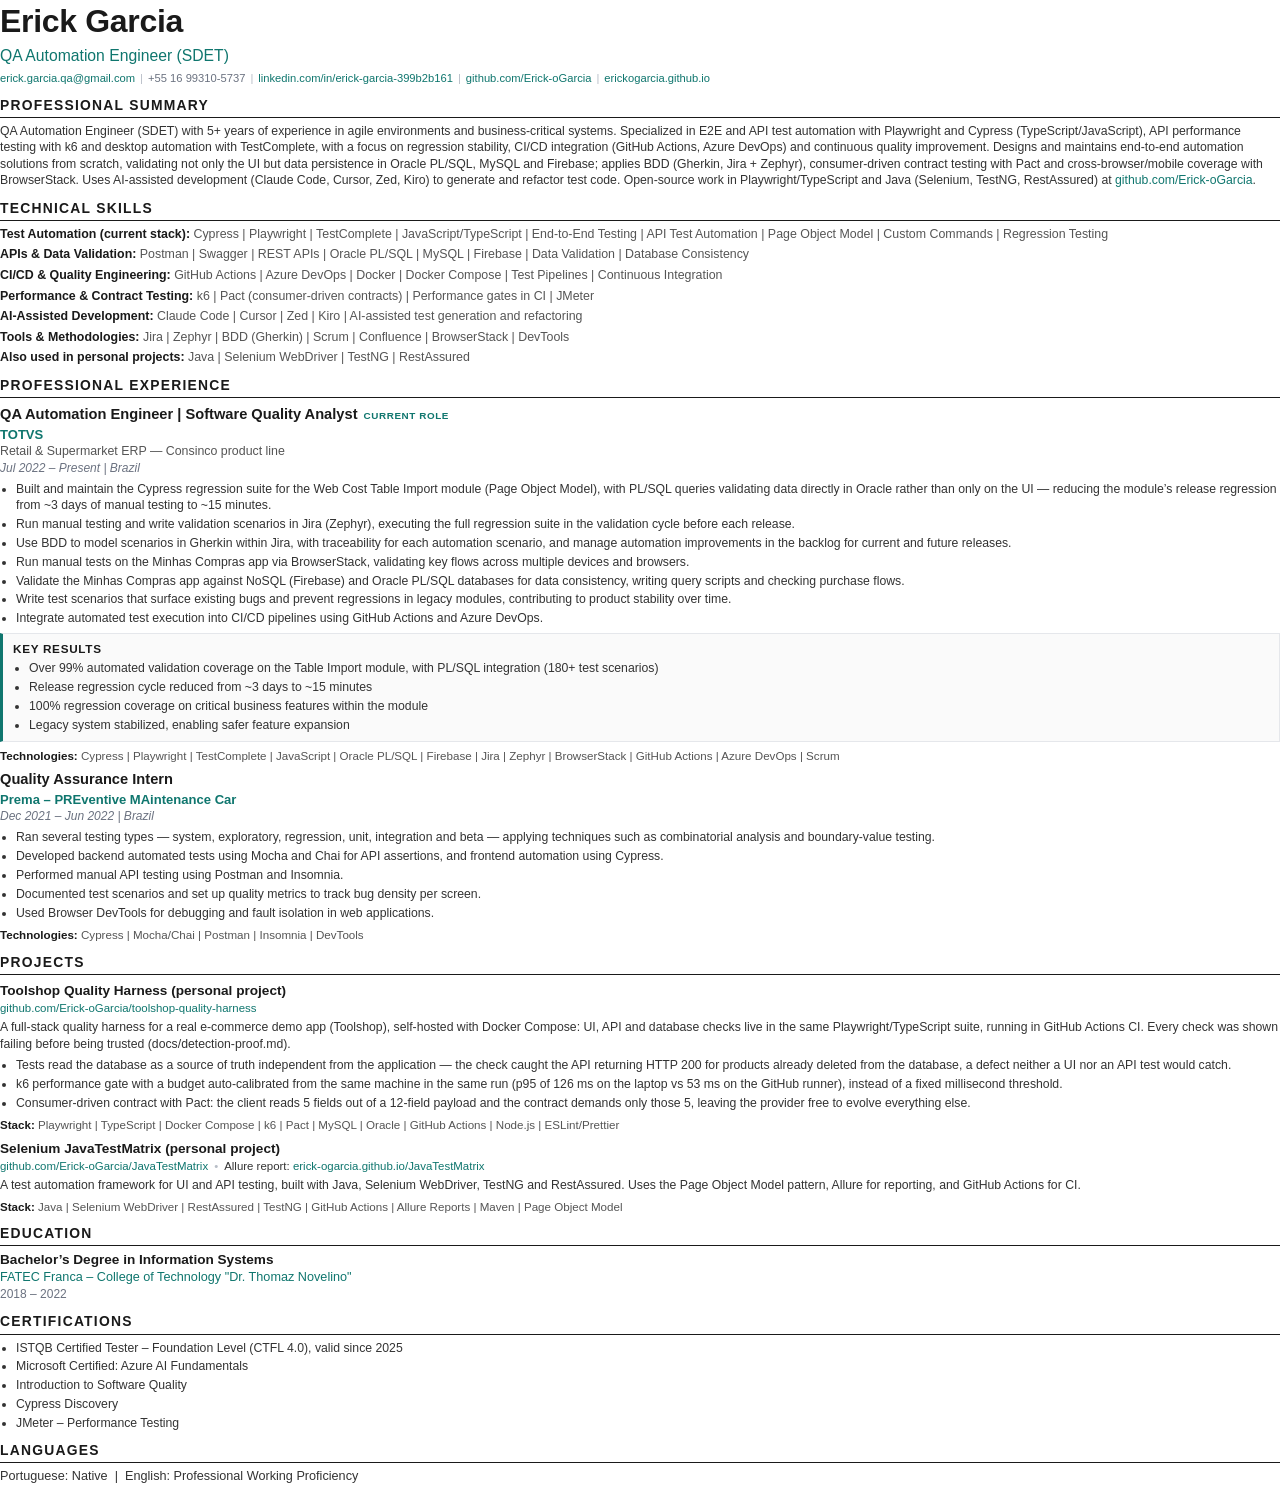
==== assets/docs/src/cv-en.html @ f4d66b0d "feat: refresh CV (PT + EN) with harness stack and add HTML source - Summary aligned with the LinkedI" ====
<!doctype html>
<html lang="en">
<head>
<meta charset="utf-8">
<title>Erick Garcia — QA Automation Engineer (SDET)</title>
<link rel="stylesheet" href="cv.css">
</head>
<body>

<h1>Erick Garcia</h1>
<div class="role">QA Automation Engineer (SDET)</div>
<div class="contact">
  <a href="mailto:erick.garcia.qa@gmail.com">erick.garcia.qa@gmail.com</a><span class="sep">|</span><span class="nb">+55 16 99310-5737</span><span class="sep">|</span><a href="https://linkedin.com/in/erick-garcia-399b2b161">linkedin.com/in/erick-garcia-399b2b161</a><span class="sep">|</span><a href="https://github.com/Erick-oGarcia">github.com/Erick-oGarcia</a><span class="sep">|</span><a href="https://erickogarcia.github.io">erickogarcia.github.io</a>
</div>

<h2>Professional Summary</h2>
<p>QA Automation Engineer (SDET) with 5+ years of experience in agile environments and business-critical systems. Specialized in E2E and API test automation with Playwright and Cypress (TypeScript/JavaScript), API performance testing with k6 and desktop automation with TestComplete, with a focus on regression stability, CI/CD integration (GitHub Actions, Azure DevOps) and continuous quality improvement. Designs and maintains end-to-end automation solutions from scratch, validating not only the UI but data persistence in Oracle PL/SQL, MySQL and Firebase; applies BDD (Gherkin, Jira + Zephyr), consumer-driven contract testing with Pact and cross-browser/mobile coverage with BrowserStack. Uses AI-assisted development (Claude Code, Cursor, Zed, Kiro) to generate and refactor test code. Open-source work in Playwright/TypeScript and Java (Selenium, TestNG, RestAssured) at <a href="https://github.com/Erick-oGarcia">github.com/Erick-oGarcia</a>.</p>

<h2>Technical Skills</h2>
<div class="skills"><b>Test Automation (current stack):</b> <span>Cypress | Playwright | TestComplete | JavaScript/TypeScript | End-to-End Testing | API Test Automation | Page Object Model | Custom Commands | Regression Testing</span></div>
<div class="skills"><b>APIs &amp; Data Validation:</b> <span>Postman | Swagger | REST APIs | Oracle PL/SQL | MySQL | Firebase | Data Validation | Database Consistency</span></div>
<div class="skills"><b>CI/CD &amp; Quality Engineering:</b> <span>GitHub Actions | Azure DevOps | Docker | Docker Compose | Test Pipelines | Continuous Integration</span></div>
<div class="skills"><b>Performance &amp; Contract Testing:</b> <span>k6 | Pact (consumer-driven contracts) | Performance gates in CI | JMeter</span></div>
<div class="skills"><b>AI-Assisted Development:</b> <span>Claude Code | Cursor | Zed | Kiro | AI-assisted test generation and refactoring</span></div>
<div class="skills"><b>Tools &amp; Methodologies:</b> <span>Jira | Zephyr | BDD (Gherkin) | Scrum | Confluence | BrowserStack | DevTools</span></div>
<div class="skills"><b>Also used in personal projects:</b> <span>Java | Selenium WebDriver | TestNG | RestAssured</span></div>

<h2>Professional Experience</h2>

<div class="job">
  <span class="job-title">QA Automation Engineer | Software Quality Analyst</span><span class="badge">Current role</span>
  <div class="company">TOTVS</div>
  <div class="context">Retail &amp; Supermarket ERP — Consinco product line</div>
  <div class="dates">Jul 2022 – Present | Brazil</div>
  <ul>
    <li>Built and maintain the Cypress regression suite for the Web Cost Table Import module (Page Object Model), with PL/SQL queries validating data directly in Oracle rather than only on the UI — reducing the module&rsquo;s release regression from ~3 days of manual testing to ~15 minutes.</li>
    <li>Run manual testing and write validation scenarios in Jira (Zephyr), executing the full regression suite in the validation cycle before each release.</li>
    <li>Use BDD to model scenarios in Gherkin within Jira, with traceability for each automation scenario, and manage automation improvements in the backlog for current and future releases.</li>
    <li>Run manual tests on the Minhas Compras app via BrowserStack, validating key flows across multiple devices and browsers.</li>
    <li>Validate the Minhas Compras app against NoSQL (Firebase) and Oracle PL/SQL databases for data consistency, writing query scripts and checking purchase flows.</li>
    <li>Write test scenarios that surface existing bugs and prevent regressions in legacy modules, contributing to product stability over time.</li>
    <li>Integrate automated test execution into CI/CD pipelines using GitHub Actions and Azure DevOps.</li>
  </ul>
  <div class="results">
    <div class="results-title">Key Results</div>
    <ul>
      <li>Over 99% automated validation coverage on the Table Import module, with PL/SQL integration (180+ test scenarios)</li>
      <li>Release regression cycle reduced from ~3 days to ~15 minutes</li>
      <li>100% regression coverage on critical business features within the module</li>
      <li>Legacy system stabilized, enabling safer feature expansion</li>
    </ul>
  </div>
  <div class="tech"><b>Technologies:</b> <span>Cypress | Playwright | TestComplete | JavaScript | Oracle PL/SQL | Firebase | Jira | Zephyr | BrowserStack | GitHub Actions | Azure DevOps | Scrum</span></div>
</div>

<div class="job">
  <span class="job-title">Quality Assurance Intern</span>
  <div class="company">Prema – PREventive MAintenance Car</div>
  <div class="dates">Dec 2021 – Jun 2022 | Brazil</div>
  <ul>
    <li>Ran several testing types — system, exploratory, regression, unit, integration and beta — applying techniques such as combinatorial analysis and boundary-value testing.</li>
    <li>Developed backend automated tests using Mocha and Chai for API assertions, and frontend automation using Cypress.</li>
    <li>Performed manual API testing using Postman and Insomnia.</li>
    <li>Documented test scenarios and set up quality metrics to track bug density per screen.</li>
    <li>Used Browser DevTools for debugging and fault isolation in web applications.</li>
  </ul>
  <div class="tech"><b>Technologies:</b> <span>Cypress | Mocha/Chai | Postman | Insomnia | DevTools</span></div>
</div>

<h2>Projects</h2>

<div class="project">
  <div class="project-name">Toolshop Quality Harness (personal project)</div>
  <div class="project-links"><a href="https://github.com/Erick-oGarcia/toolshop-quality-harness">github.com/Erick-oGarcia/toolshop-quality-harness</a></div>
  <p>A full-stack quality harness for a real e-commerce demo app (Toolshop), self-hosted with Docker Compose: UI, API and database checks live in the same Playwright/TypeScript suite, running in GitHub Actions CI. Every check was shown failing before being trusted (docs/detection-proof.md).</p>
  <ul>
    <li>Tests read the database as a source of truth independent from the application — the check caught the API returning HTTP 200 for products already deleted from the database, a defect neither a UI nor an API test would catch.</li>
    <li>k6 performance gate with a budget auto-calibrated from the same machine in the same run (p95 of 126 ms on the laptop vs 53 ms on the GitHub runner), instead of a fixed millisecond threshold.</li>
    <li>Consumer-driven contract with Pact: the client reads 5 fields out of a 12-field payload and the contract demands only those 5, leaving the provider free to evolve everything else.</li>
  </ul>
  <div class="tech"><b>Stack:</b> <span>Playwright | TypeScript | Docker Compose | k6 | Pact | MySQL | Oracle | GitHub Actions | Node.js | ESLint/Prettier</span></div>
</div>

<div class="project">
  <div class="project-name">Selenium JavaTestMatrix (personal project)</div>
  <div class="project-links"><a href="https://github.com/Erick-oGarcia/JavaTestMatrix">github.com/Erick-oGarcia/JavaTestMatrix</a><span class="sep">•</span>Allure report: <a href="https://erick-ogarcia.github.io/JavaTestMatrix">erick-ogarcia.github.io/JavaTestMatrix</a></div>
  <p>A test automation framework for UI and API testing, built with Java, Selenium WebDriver, TestNG and RestAssured. Uses the Page Object Model pattern, Allure for reporting, and GitHub Actions for CI.</p>
  <div class="tech"><b>Stack:</b> <span>Java | Selenium WebDriver | RestAssured | TestNG | GitHub Actions | Allure Reports | Maven | Page Object Model</span></div>
</div>

<h2>Education</h2>
<div class="edu-degree">Bachelor&rsquo;s Degree in Information Systems</div>
<div class="edu-school">FATEC Franca – College of Technology &quot;Dr. Thomaz Novelino&quot;</div>
<div class="edu-years">2018 – 2022</div>

<h2>Certifications</h2>
<ul>
  <li>ISTQB Certified Tester – Foundation Level (CTFL 4.0), valid since 2025</li>
  <li>Microsoft Certified: Azure AI Fundamentals</li>
  <li>Introduction to Software Quality</li>
  <li>Cypress Discovery</li>
  <li>JMeter – Performance Testing</li>
</ul>

<h2>Languages</h2>
<div class="langs">Portuguese: Native &nbsp;|&nbsp; English: Professional Working Proficiency</div>

</body>
</html>
---- assets/docs/src/cv.css ----
:root{
  --accent:#0f766e;
  --ink:#1a1a1a;
  --body:#333333;
  --muted:#6b7280;
  --soft:#555555;
  --line:#e5e7eb;
}
@page{ size:A4; margin:11mm 13mm 10mm 13mm; }
*{ box-sizing:border-box; }
body{
  margin:0;
  font-family:"Segoe UI",Calibri,Arial,Helvetica,sans-serif;
  font-size:9.2pt;
  line-height:1.34;
  color:var(--body);
  -webkit-print-color-adjust:exact;
  print-color-adjust:exact;
}
a{ color:var(--accent); text-decoration:none; }

h1{ margin:0; font-size:24pt; font-weight:700; color:var(--ink); letter-spacing:-.01em; }
.role{ margin:2px 0 5px; font-size:11.8pt; color:var(--accent); font-weight:400; }
.contact{ font-size:8.4pt; color:var(--muted); margin-bottom:2px; }
.contact .sep{ color:#b8bec7; padding:0 5px; }

h2{
  margin:10px 0 5px; padding-bottom:2.5px;
  font-size:10.4pt; font-weight:700; color:var(--ink);
  letter-spacing:.09em; text-transform:uppercase;
  border-bottom:1.4px solid var(--ink);
}
p{ margin:0 0 5px; }

.job{ margin-top:7px; }
.job-title{ font-size:11pt; font-weight:700; color:var(--ink); display:inline; }
.badge{ font-size:7.4pt; font-weight:700; color:var(--accent); letter-spacing:.06em; text-transform:uppercase; margin-left:6px; }
.company{ font-size:9.8pt; font-weight:700; color:var(--accent); margin-top:1px; }
.context{ font-size:9.3pt; color:var(--soft); }
.dates{ font-size:9pt; color:var(--muted); font-style:italic; margin-bottom:5px; }

ul{ margin:0 0 6px; padding-left:16px; }
li{ margin-bottom:2.4px; }

.results{
  break-inside:avoid; page-break-inside:avoid;
  background:#fafafa; border:1px solid var(--line); border-left:3px solid var(--accent);
  padding:7px 10px 5px; margin:6px 0;
}
.results-title{ font-size:8.8pt; font-weight:700; color:var(--ink); letter-spacing:.06em; text-transform:uppercase; margin-bottom:4px; }
.results ul{ margin:0; }
.results li{ font-size:9.2pt; }

.skills{ margin-bottom:4px; font-size:9.3pt; }
.skills b{ color:var(--ink); }
.skills span{ color:var(--soft); }

.tech{ font-size:8.7pt; margin-top:5px; }
.tech b{ color:var(--ink); }
.tech span{ color:var(--soft); }

.project{ margin-top:7px; break-inside:avoid; page-break-inside:avoid; }
.project-name{ font-size:10.2pt; font-weight:700; color:var(--ink); }
.project-links{ font-size:8.6pt; margin:1px 0 3px; }
.project-links .sep{ color:#b8bec7; padding:0 6px; }

.edu-degree{ font-size:10.2pt; font-weight:700; color:var(--ink); }
.edu-school{ font-size:9.5pt; color:var(--accent); }
.edu-years{ font-size:9pt; color:var(--muted); }
.langs{ font-size:9.5pt; }

/* Nao deixar cabecalho de cargo/projeto/secao sozinho no fim da pagina */
h2, .job-title, .badge, .company, .context, .dates,
.project-name, .project-links, .edu-degree{
  break-after:avoid; page-break-after:avoid;
}
/* Contato: nao quebrar URLs no meio */
.contact a, .contact .nb{ white-space:nowrap; }
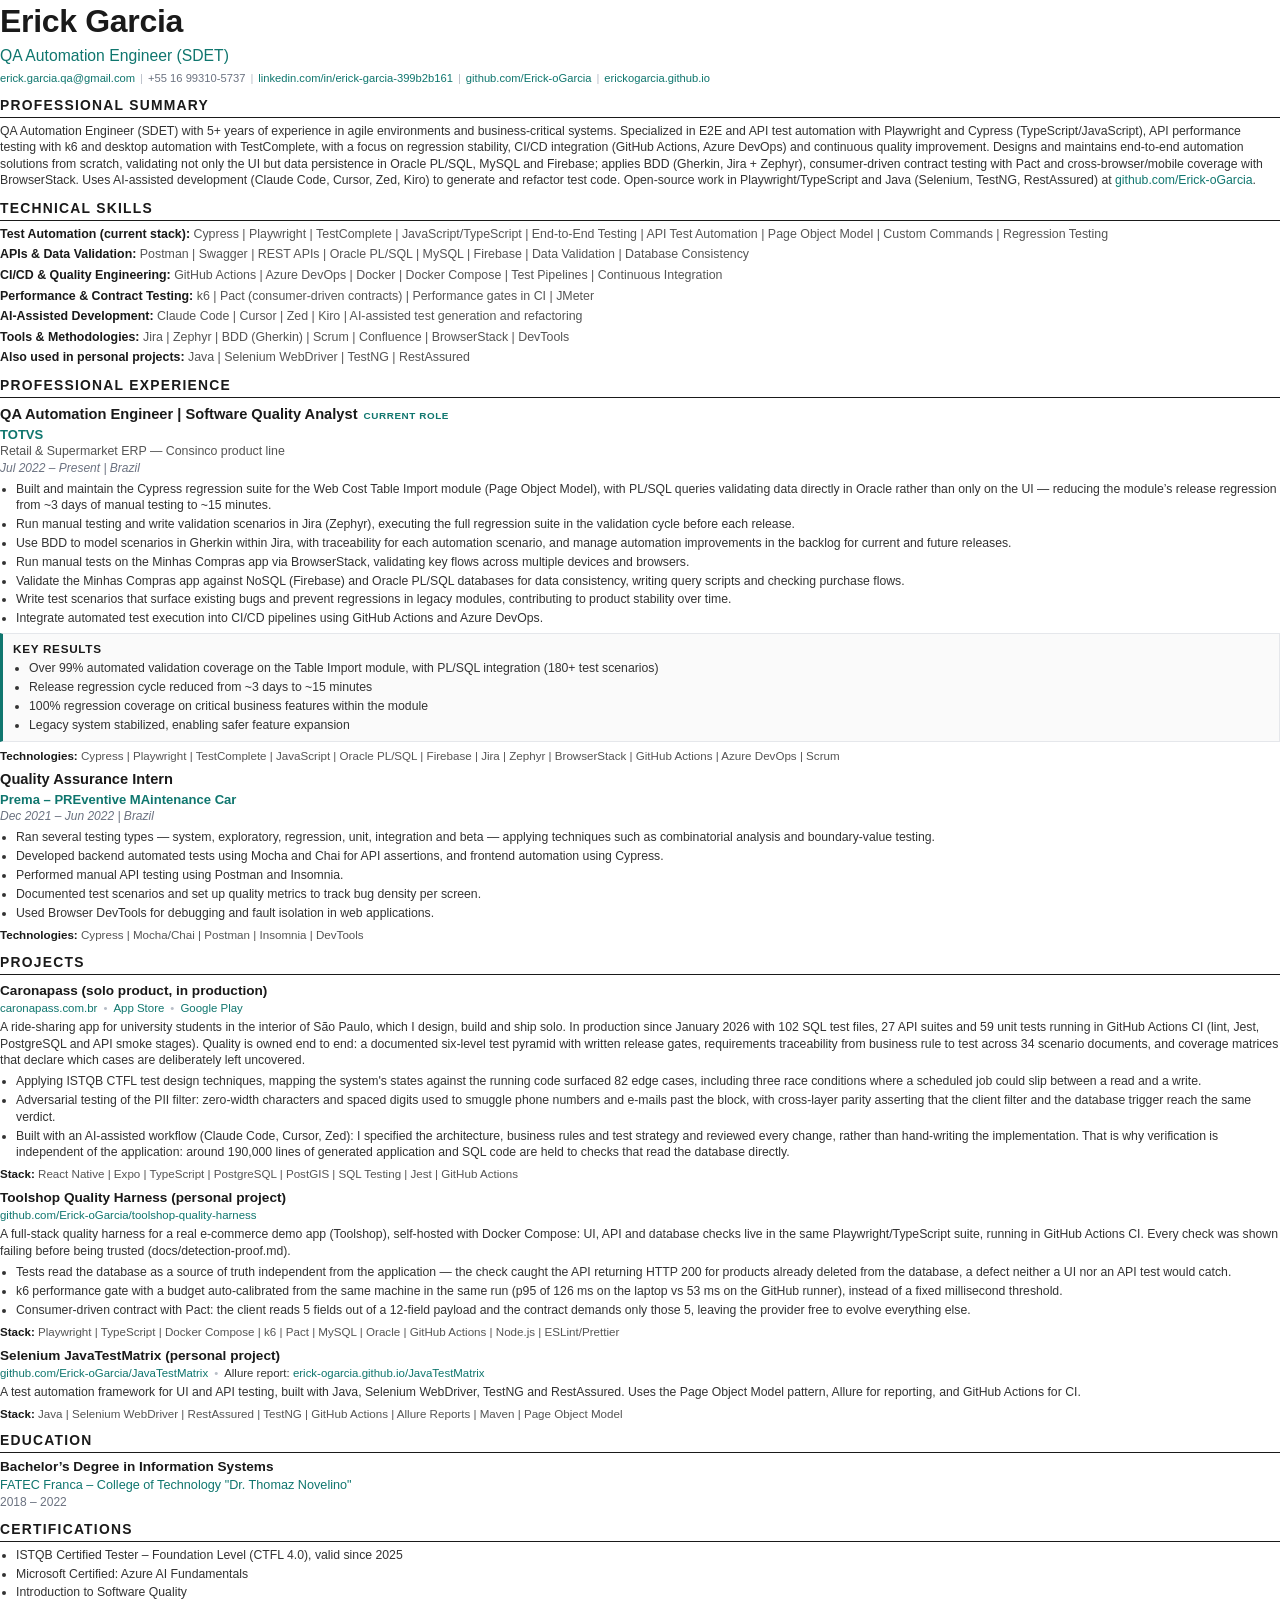
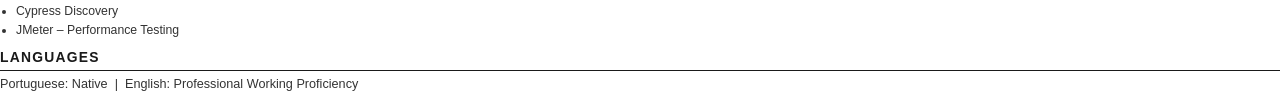
==== commit b5ed3da8: "feat: feature Caronapass and the Toolshop harness in projects and CV The projects section listed onl" ====
--- a/assets/docs/src/cv-en.html
+++ b/assets/docs/src/cv-en.html
@@ -70,6 +70,18 @@
 <h2>Projects</h2>
 
 <div class="project">
+  <div class="project-name">Caronapass (solo product, in production)</div>
+  <div class="project-links"><a href="https://caronapass.com.br">caronapass.com.br</a><span class="sep">•</span><a href="https://apps.apple.com/br/app/caronapass/id6772529096">App Store</a><span class="sep">•</span><a href="https://play.google.com/store/apps/details?id=com.caronapass.app">Google Play</a></div>
+  <p>A ride-sharing app for university students in the interior of São Paulo, which I design, build and ship solo. In production since January 2026 with 102 SQL test files, 27 API suites and 59 unit tests running in GitHub Actions CI (lint, Jest, PostgreSQL and API smoke stages). Quality is owned end to end: a documented six-level test pyramid with written release gates, requirements traceability from business rule to test across 34 scenario documents, and coverage matrices that declare which cases are deliberately left uncovered.</p>
+  <ul>
+    <li>Applying ISTQB CTFL test design techniques, mapping the system's states against the running code surfaced 82 edge cases, including three race conditions where a scheduled job could slip between a read and a write.</li>
+    <li>Adversarial testing of the PII filter: zero-width characters and spaced digits used to smuggle phone numbers and e-mails past the block, with cross-layer parity asserting that the client filter and the database trigger reach the same verdict.</li>
+    <li>Built with an AI-assisted workflow (Claude Code, Cursor, Zed): I specified the architecture, business rules and test strategy and reviewed every change, rather than hand-writing the implementation. That is why verification is independent of the application: around 190,000 lines of generated application and SQL code are held to checks that read the database directly.</li>
+  </ul>
+  <div class="tech"><b>Stack:</b> <span>React Native | Expo | TypeScript | PostgreSQL | PostGIS | SQL Testing | Jest | GitHub Actions</span></div>
+</div>
+
+<div class="project">
   <div class="project-name">Toolshop Quality Harness (personal project)</div>
   <div class="project-links"><a href="https://github.com/Erick-oGarcia/toolshop-quality-harness">github.com/Erick-oGarcia/toolshop-quality-harness</a></div>
   <p>A full-stack quality harness for a real e-commerce demo app (Toolshop), self-hosted with Docker Compose: UI, API and database checks live in the same Playwright/TypeScript suite, running in GitHub Actions CI. Every check was shown failing before being trusted (docs/detection-proof.md).</p>
